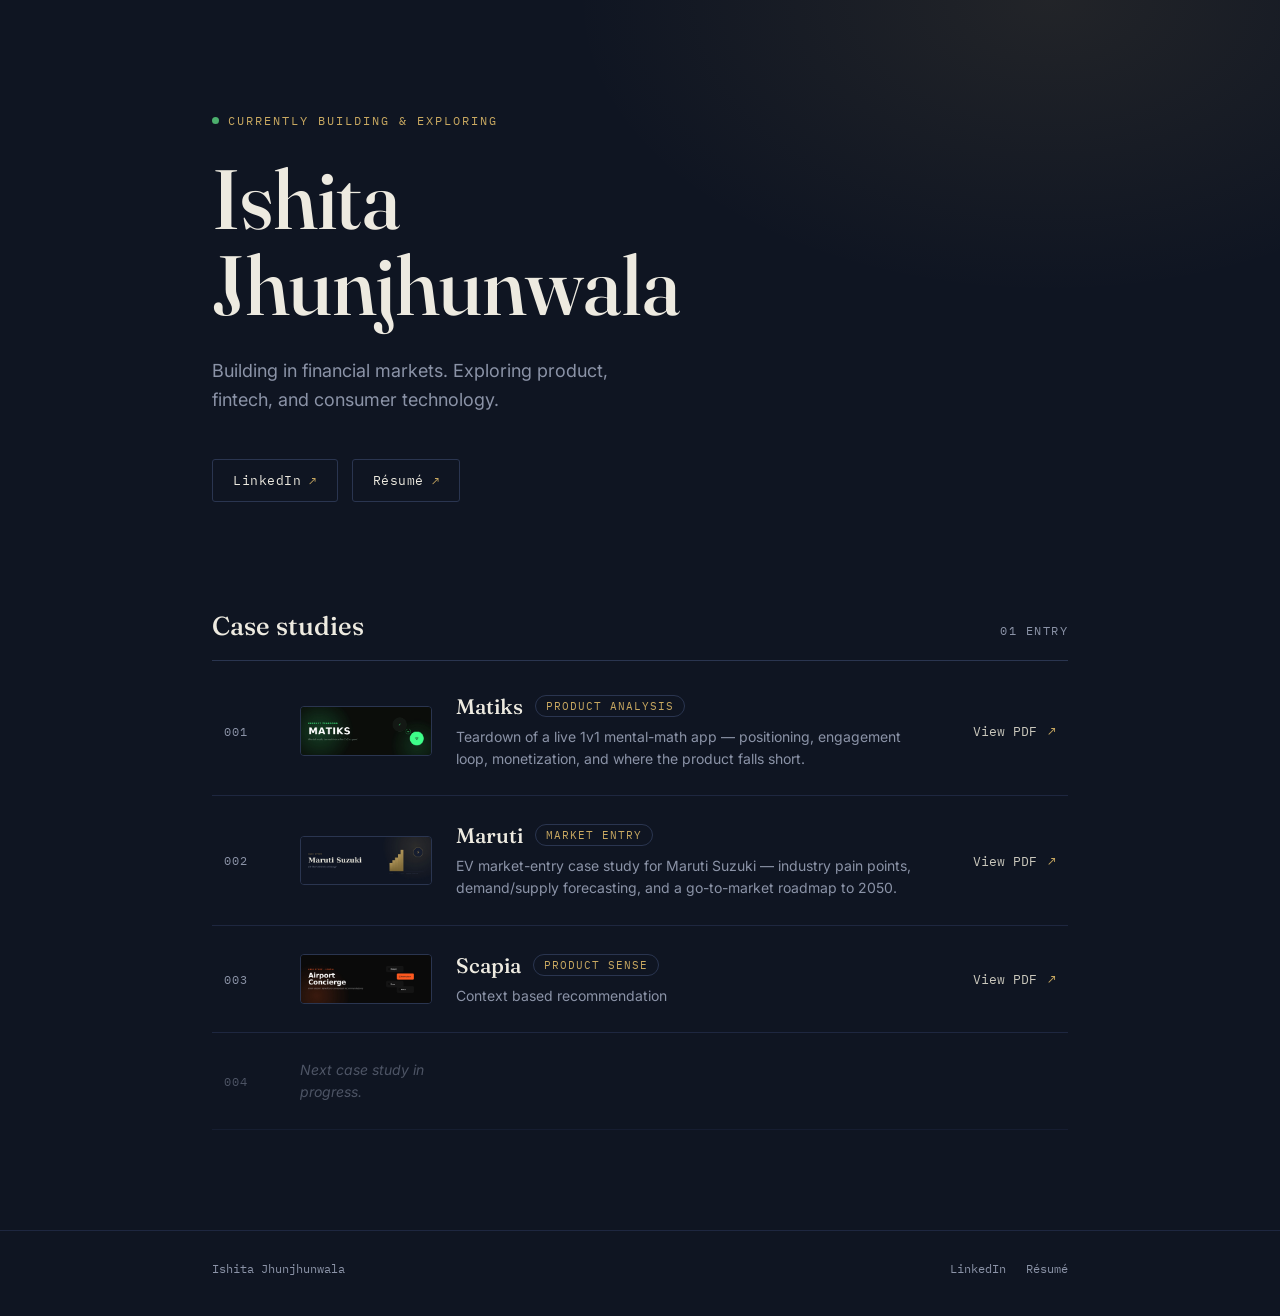
==== index.html @ a865db1e "Add Maruti and Scapia case study entries" ====
<!DOCTYPE html>
<html lang="en">
<head>
<meta charset="UTF-8">
<meta name="viewport" content="width=device-width, initial-scale=1.0">
<title>Ishita Jhunjhunwala — Product</title>
<meta name="description" content="Product portfolio of Ishita Jhunjhunwala — building in financial markets, exploring fintech and consumer technology.">
<link rel="preconnect" href="https://fonts.googleapis.com">
<link rel="preconnect" href="https://fonts.gstatic.com" crossorigin>
<link href="https://fonts.googleapis.com/css2?family=Fraunces:ital,opsz,wght@0,9..144,400;0,9..144,500;0,9..144,600;1,9..144,500&family=Inter:wght@400;500;600&family=IBM+Plex+Mono:wght@400;500&display=swap" rel="stylesheet">
<link rel="stylesheet" href="styles.css">
</head>
<body>

  <!-- Ticker -->
  <!--
  <div class="ticker" aria-hidden="true">
    <div class="ticker__track">
      <span>PRODUCT</span><span class="dot">•</span>
      <span>FINTECH</span><span class="dot">•</span>
      <span>CONSUMER TECH</span><span class="dot">•</span>
      <span>FINANCIAL MARKETS</span><span class="dot">•</span>
      <span>PRODUCT</span><span class="dot">•</span>
      <span>FINTECH</span><span class="dot">•</span>
      <span>CONSUMER TECH</span><span class="dot">•</span>
      <span>FINANCIAL MARKETS</span><span class="dot">•</span>
      <span>PRODUCT</span><span class="dot">•</span>
      <span>FINTECH</span><span class="dot">•</span>
      <span>CONSUMER TECH</span><span class="dot">•</span>
      <span>FINANCIAL MARKETS</span><span class="dot">•</span>
    </div>
  </div>
  -->

  <header class="hero">
    <div class="wrap">
      <p class="eyebrow"><span class="pulse"></span>Currently building &amp; exploring</p>
      <h1 class="name">Ishita<br>Jhunjhunwala</h1>
      <p class="tagline">Building in financial markets. Exploring product,<br class="br-desktop"> fintech, and consumer technology.</p>
      <nav class="links">
        <a href="https://www.linkedin.com/in/ishita-jhunjhunwala-73a1161a4/" target="_blank" rel="noopener">
          <span>LinkedIn</span><i>↗</i>
        </a>
        <a href="https://drive.google.com/file/d/1nf1KyVXXfXyRIoXclN_FPf0RUd1C0feR/view?usp=drive_link" target="_blank" rel="noopener">
          <span>Résumé</span><i>↗</i>
        </a>
      </nav>
    </div>
  </header>

  <main>
    <section class="ledger">
      <div class="wrap">
        <div class="ledger__head">
          <h2>Case studies</h2>
          <span class="count">01 entry</span>
        </div>

        <a class="row" href="assets/matiks-teardown.pdf" target="_blank" rel="noopener">
          <span class="row__no">001</span>
          <span class="row__thumb">
            <img src="assets/matiks-thumb.jpg" alt="Matiks product teardown cover" loading="lazy">
          </span>
          <span class="row__body">
            <span class="row__top">
              <span class="row__title">Matiks</span>
              <span class="row__tag">Product Analysis</span>
            </span>
            <span class="row__desc">Teardown of a live 1v1 mental-math app — positioning, engagement loop, monetization, and where the product falls short.</span>
          </span>
          <span class="row__cta">View PDF <i>↗</i></span>
        </a>
        
        <a class="row" href="assets/Maruti_EV_CaseStudy.pdf" target="_blank" rel="noopener">
          <span class="row__no">002</span>
          <span class="row__thumb">
            <img src="assets/Maruti_Thumbnail.jpg" alt="Maruti case study cover" loading="lazy">
          </span>
          <span class="row__body">
            <span class="row__top">
              <span class="row__title">Maruti</span>
              <span class="row__tag">Market Entry</span>
            </span>
            <span class="row__desc">EV market-entry case study for Maruti Suzuki — industry pain points, demand/supply forecasting, and a go-to-market roadmap to 2050.</span>
          </span>
          <span class="row__cta">View PDF <i>↗</i></span>
        </a>

        
        <a class="row" href="assets/Maruti_EV_CaseStudy.pdf" target="_blank" rel="noopener">
          <span class="row__no">003</span>
          <span class="row__thumb">
            <img src="assets/Scapia_Thumbnail.jpg" alt="Scapia case study cover" loading="lazy">
          </span>
          <span class="row__body">
            <span class="row__top">
              <span class="row__title">Scapia</span>
              <span class="row__tag">Product Sense</span>
            </span>
            <span class="row__desc">Context based recommendation</span>
          </span>
          <span class="row__cta">View PDF <i>↗</i></span>
        </a>

        <div class="row row--empty">
          <span class="row__no">004</span>
          <span class="row__body row__body--empty">
            <span class="row__desc">Next case study in progress.</span>
          </span>
        </div>
      </div>
    </section>
  </main>

  <footer class="site-foot">
    <div class="wrap">
      <span>Ishita Jhunjhunwala</span>
      <span class="site-foot__links">
        <a href="https://www.linkedin.com/in/ishita-jhunjhunwala-73a1161a4/" target="_blank" rel="noopener">LinkedIn</a>
        <a href="https://drive.google.com/file/d/1nf1KyVXXfXyRIoXclN_FPf0RUd1C0feR/view?usp=drive_link" target="_blank" rel="noopener">Résumé</a>
      </span>
    </div>
  </footer>

</body>
</html>
---- styles.css ----
/* ============================================================
   Tokens
   ============================================================ */
:root {
  --ink: #0F1522;
  --ink-2: #141B2B;
  --panel: #161E30;
  --line: #2A3550;
  --line-soft: #1E2740;
  --parchment: #EDEAE0;
  --parchment-dim: #C9C7BC;
  --slate: #8B93A7;
  --gold: #C9A961;
  --gold-bright: #E0C283;
  --green: #4CAF6D;

  --serif: 'Fraunces', Georgia, serif;
  --sans: 'Inter', -apple-system, BlinkMacSystemFont, sans-serif;
  --mono: 'IBM Plex Mono', 'SF Mono', monospace;
}

* { margin: 0; padding: 0; box-sizing: border-box; }

html { scroll-behavior: smooth; }

body {
  background: var(--ink);
  color: var(--parchment);
  font-family: var(--sans);
  -webkit-font-smoothing: antialiased;
  overflow-x: hidden;
}

.wrap {
  max-width: 920px;
  margin: 0 auto;
  padding: 0 32px;
}

a { color: inherit; text-decoration: none; }

:focus-visible {
  outline: 2px solid var(--gold);
  outline-offset: 3px;
}

@media (prefers-reduced-motion: reduce) {
  * { animation-duration: 0.01ms !important; animation-iteration-count: 1 !important; }
  html { scroll-behavior: auto; }
}

/* ============================================================
   Ticker
   ============================================================ */
.ticker {
  border-bottom: 1px solid var(--line-soft);
  background: var(--ink-2);
  overflow: hidden;
  white-space: nowrap;
  padding: 10px 0;
}
.ticker__track {
  display: inline-block;
  font-family: var(--mono);
  font-size: 11.5px;
  letter-spacing: 2px;
  color: var(--slate);
  animation: scroll-left 32s linear infinite;
}
.ticker__track span { padding: 0 4px; }
.ticker__track .dot { color: var(--gold); opacity: 0.7; }

@keyframes scroll-left {
  from { transform: translateX(0); }
  to { transform: translateX(-50%); }
}

/* ============================================================
   Hero
   ============================================================ */
.hero {
  padding: 108px 0 96px;
  position: relative;
}
.hero::after {
  content: "";
  position: absolute;
  inset: 0;
  background:
    radial-gradient(680px 420px at 82% 0%, rgba(201,169,97,0.10), transparent 70%);
  pointer-events: none;
}

.eyebrow {
  display: inline-flex;
  align-items: center;
  gap: 9px;
  font-family: var(--mono);
  font-size: 12px;
  letter-spacing: 2px;
  text-transform: uppercase;
  color: var(--gold);
  margin-bottom: 28px;
}
.pulse {
  width: 7px; height: 7px;
  border-radius: 50%;
  background: var(--green);
  box-shadow: 0 0 0 0 rgba(76,175,109,0.6);
  animation: pulse 2.2s ease-out infinite;
}
@keyframes pulse {
  0%   { box-shadow: 0 0 0 0 rgba(76,175,109,0.55); }
  70%  { box-shadow: 0 0 0 8px rgba(76,175,109,0); }
  100% { box-shadow: 0 0 0 0 rgba(76,175,109,0); }
}

.name {
  font-family: var(--serif);
  font-weight: 500;
  font-size: clamp(48px, 8vw, 84px);
  line-height: 1.02;
  letter-spacing: -0.5px;
  color: var(--parchment);
  margin-bottom: 30px;
}

.tagline {
  font-size: 18px;
  line-height: 1.6;
  color: var(--slate);
  max-width: 480px;
  margin-bottom: 44px;
}

.links {
  display: flex;
  gap: 14px;
  flex-wrap: wrap;
}
.links a {
  display: inline-flex;
  align-items: center;
  gap: 8px;
  font-family: var(--mono);
  font-size: 13px;
  letter-spacing: 0.5px;
  padding: 12px 20px;
  border: 1px solid var(--line);
  border-radius: 3px;
  transition: border-color 0.2s ease, background 0.2s ease, transform 0.2s ease;
}
.links a:hover {
  border-color: var(--gold);
  background: rgba(201,169,97,0.06);
  transform: translateY(-1px);
}
.links a i { font-style: normal; color: var(--gold); font-size: 12px; }

/* ============================================================
   Ledger / Projects
   ============================================================ */
.ledger { padding: 12px 0 100px; }

.ledger__head {
  display: flex;
  align-items: baseline;
  justify-content: space-between;
  border-bottom: 1px solid var(--line);
  padding-bottom: 18px;
  margin-bottom: 6px;
}
.ledger__head h2 {
  font-family: var(--serif);
  font-weight: 500;
  font-size: 26px;
  color: var(--parchment);
}
.count {
  font-family: var(--mono);
  font-size: 11.5px;
  letter-spacing: 1.5px;
  color: var(--slate);
  text-transform: uppercase;
}

.row {
  display: grid;
  grid-template-columns: 52px 132px 1fr auto;
  align-items: center;
  gap: 24px;
  padding: 26px 12px;
  border-bottom: 1px solid var(--line-soft);
  transition: background 0.2s ease;
}
a.row:hover { background: rgba(201,169,97,0.045); }
a.row:hover .row__title { color: var(--gold-bright); }
a.row:hover .row__thumb img { transform: scale(1.04); }

.row__no {
  font-family: var(--mono);
  font-size: 12px;
  color: var(--slate);
  letter-spacing: 1px;
}

.row__thumb {
  width: 132px;
  aspect-ratio: 8 / 3;
  border-radius: 4px;
  overflow: hidden;
  border: 1px solid var(--line);
  background: #0A0D0A;
}
.row__thumb img {
  width: 100%; height: 100%;
  object-fit: cover;
  display: block;
  transition: transform 0.35s ease;
}

.row__body { display: flex; flex-direction: column; gap: 7px; min-width: 0; }
.row__top { display: flex; align-items: center; gap: 12px; flex-wrap: wrap; }
.row__title {
  font-family: var(--serif);
  font-size: 21px;
  font-weight: 500;
  color: var(--parchment);
  transition: color 0.2s ease;
}
.row__tag {
  font-family: var(--mono);
  font-size: 10.5px;
  letter-spacing: 1px;
  text-transform: uppercase;
  color: var(--gold);
  border: 1px solid var(--line);
  border-radius: 20px;
  padding: 3px 10px;
}
.row__desc {
  font-size: 14px;
  line-height: 1.55;
  color: var(--slate);
  max-width: 52ch;
}

.row__cta {
  font-family: var(--mono);
  font-size: 12.5px;
  color: var(--parchment-dim);
  white-space: nowrap;
}
.row__cta i { color: var(--gold); font-style: normal; margin-left: 3px; }

.row--empty { opacity: 0.5; cursor: default; }
.row--empty .row__desc { font-style: italic; }

/* ============================================================
   Footer
   ============================================================ */
.site-foot {
  border-top: 1px solid var(--line-soft);
  padding: 30px 0 40px;
}
.site-foot .wrap {
  display: flex;
  justify-content: space-between;
  align-items: center;
  flex-wrap: wrap;
  gap: 14px;
}
.site-foot { font-family: var(--mono); font-size: 12px; color: var(--slate); }
.site-foot__links { display: flex; gap: 20px; }
.site-foot__links a:hover { color: var(--gold); }

/* ============================================================
   Responsive
   ============================================================ */
@media (max-width: 720px) {
  .wrap { padding: 0 20px; }
  .hero { padding: 84px 0 64px; }
  .br-desktop { display: none; }

  .row {
    grid-template-columns: 1fr;
    gap: 14px;
    padding: 22px 8px;
  }
  .row__no { display: none; }
  .row__thumb { width: 100%; aspect-ratio: 16/6; }
  .row__cta { justify-self: start; }
}
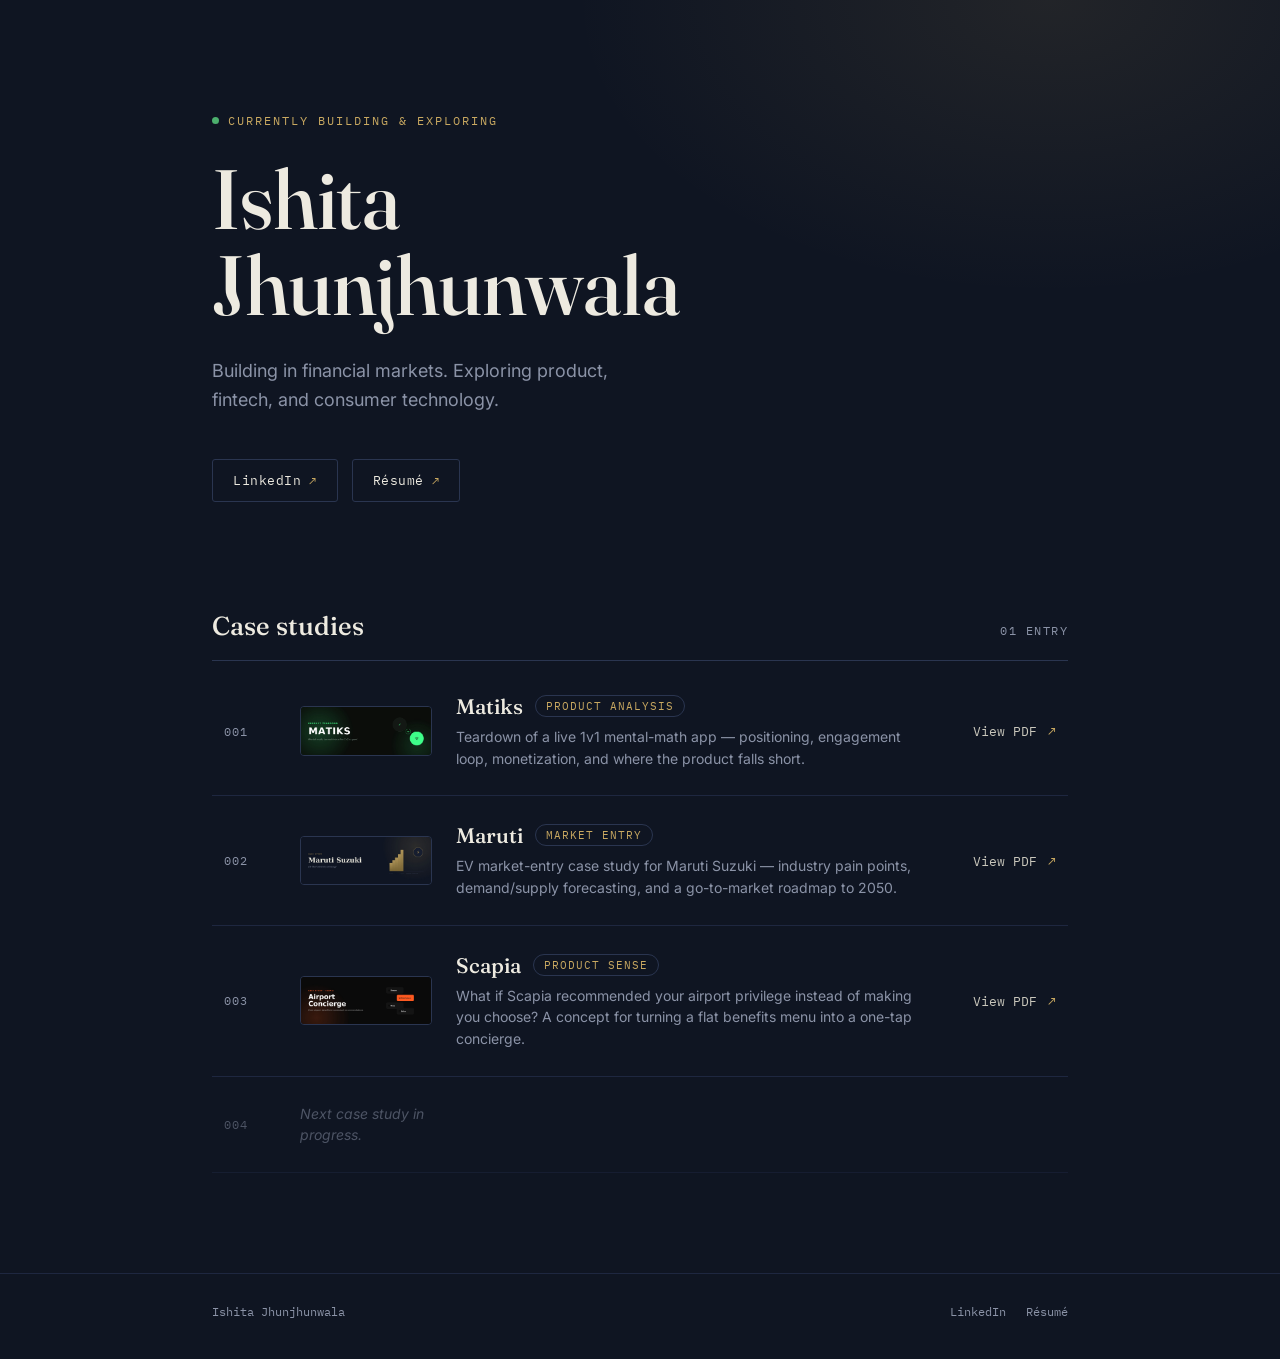
==== commit 759aa4d3: "Change Scapia case study link and update description Updated the case study link and description for" ====
--- a/index.html
+++ b/index.html
@@ -87,7 +87,7 @@
         </a>
 
         
-        <a class="row" href="assets/Maruti_EV_CaseStudy.pdf" target="_blank" rel="noopener">
+        <a class="row" href="assets/Scapia_Airport_Concierge.pdf" target="_blank" rel="noopener">
           <span class="row__no">003</span>
           <span class="row__thumb">
             <img src="assets/Scapia_Thumbnail.jpg" alt="Scapia case study cover" loading="lazy">
@@ -97,7 +97,7 @@
               <span class="row__title">Scapia</span>
               <span class="row__tag">Product Sense</span>
             </span>
-            <span class="row__desc">Context based recommendation</span>
+            <span class="row__desc">What if Scapia recommended your airport privilege instead of making you choose? A concept for turning a flat benefits menu into a one-tap concierge.</span>
           </span>
           <span class="row__cta">View PDF <i>↗</i></span>
         </a>
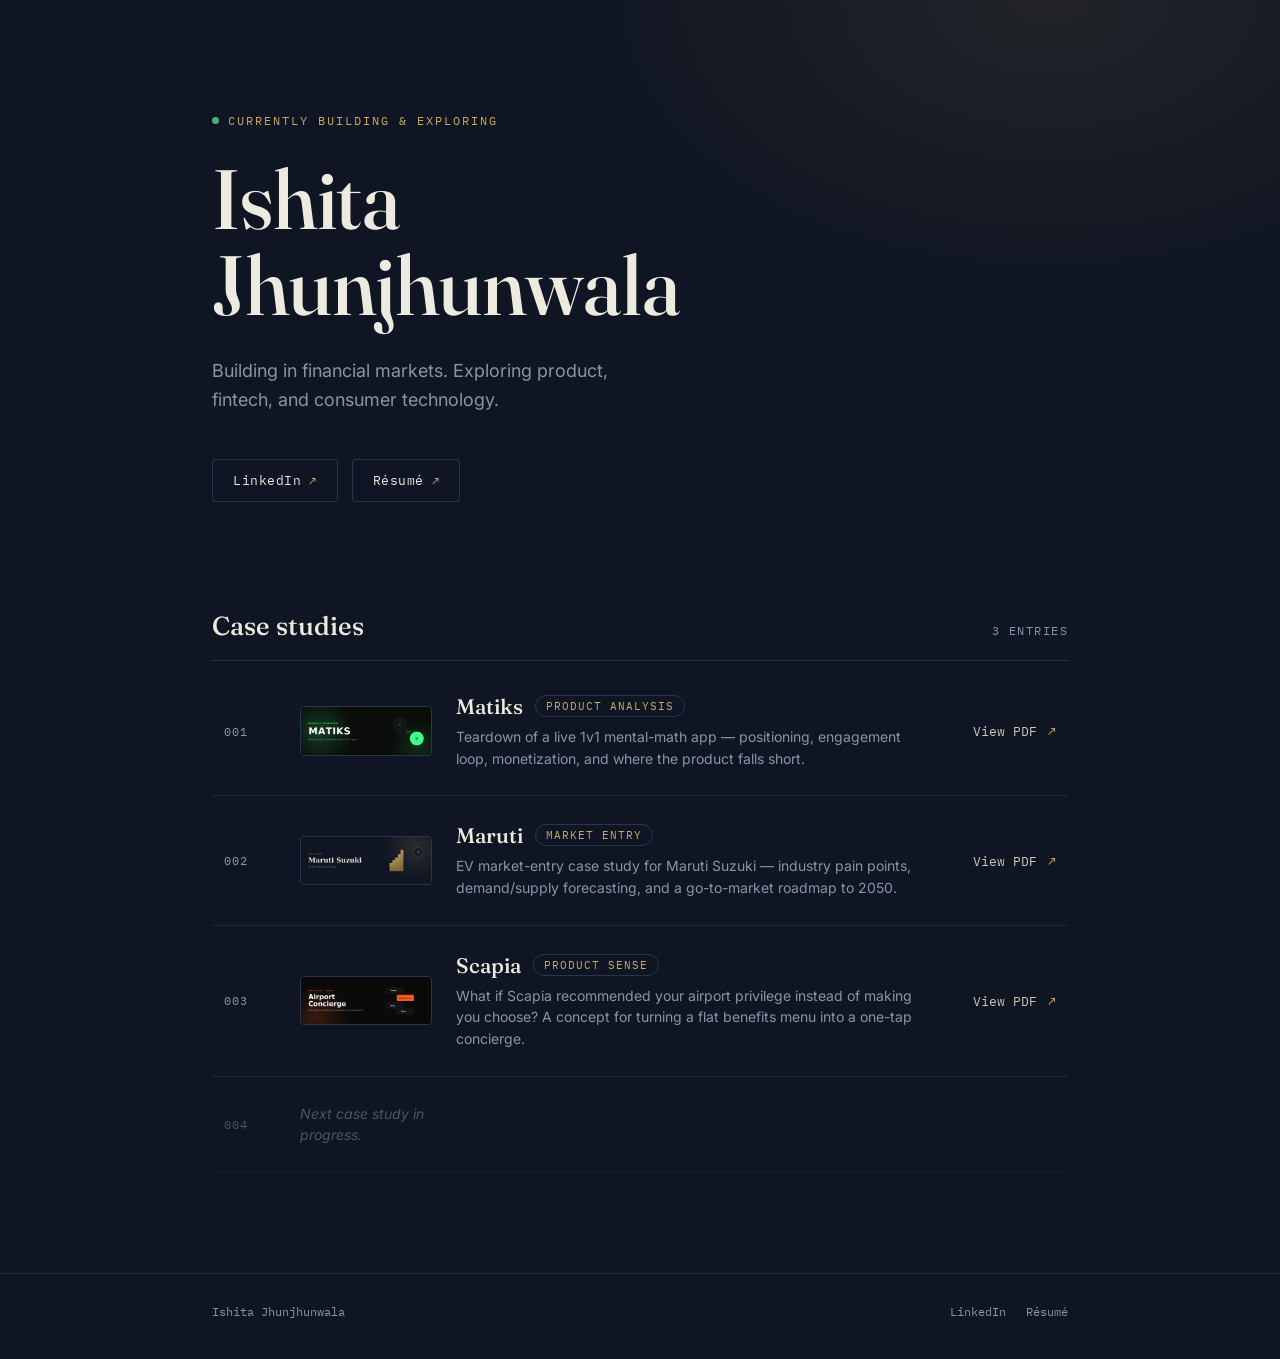
==== commit 34d298f1: "Update entry count in case studies section" ====
--- a/index.html
+++ b/index.html
@@ -53,7 +53,7 @@
       <div class="wrap">
         <div class="ledger__head">
           <h2>Case studies</h2>
-          <span class="count">01 entry</span>
+          <span class="count">3 entries</span>
         </div>
 
         <a class="row" href="assets/matiks-teardown.pdf" target="_blank" rel="noopener">
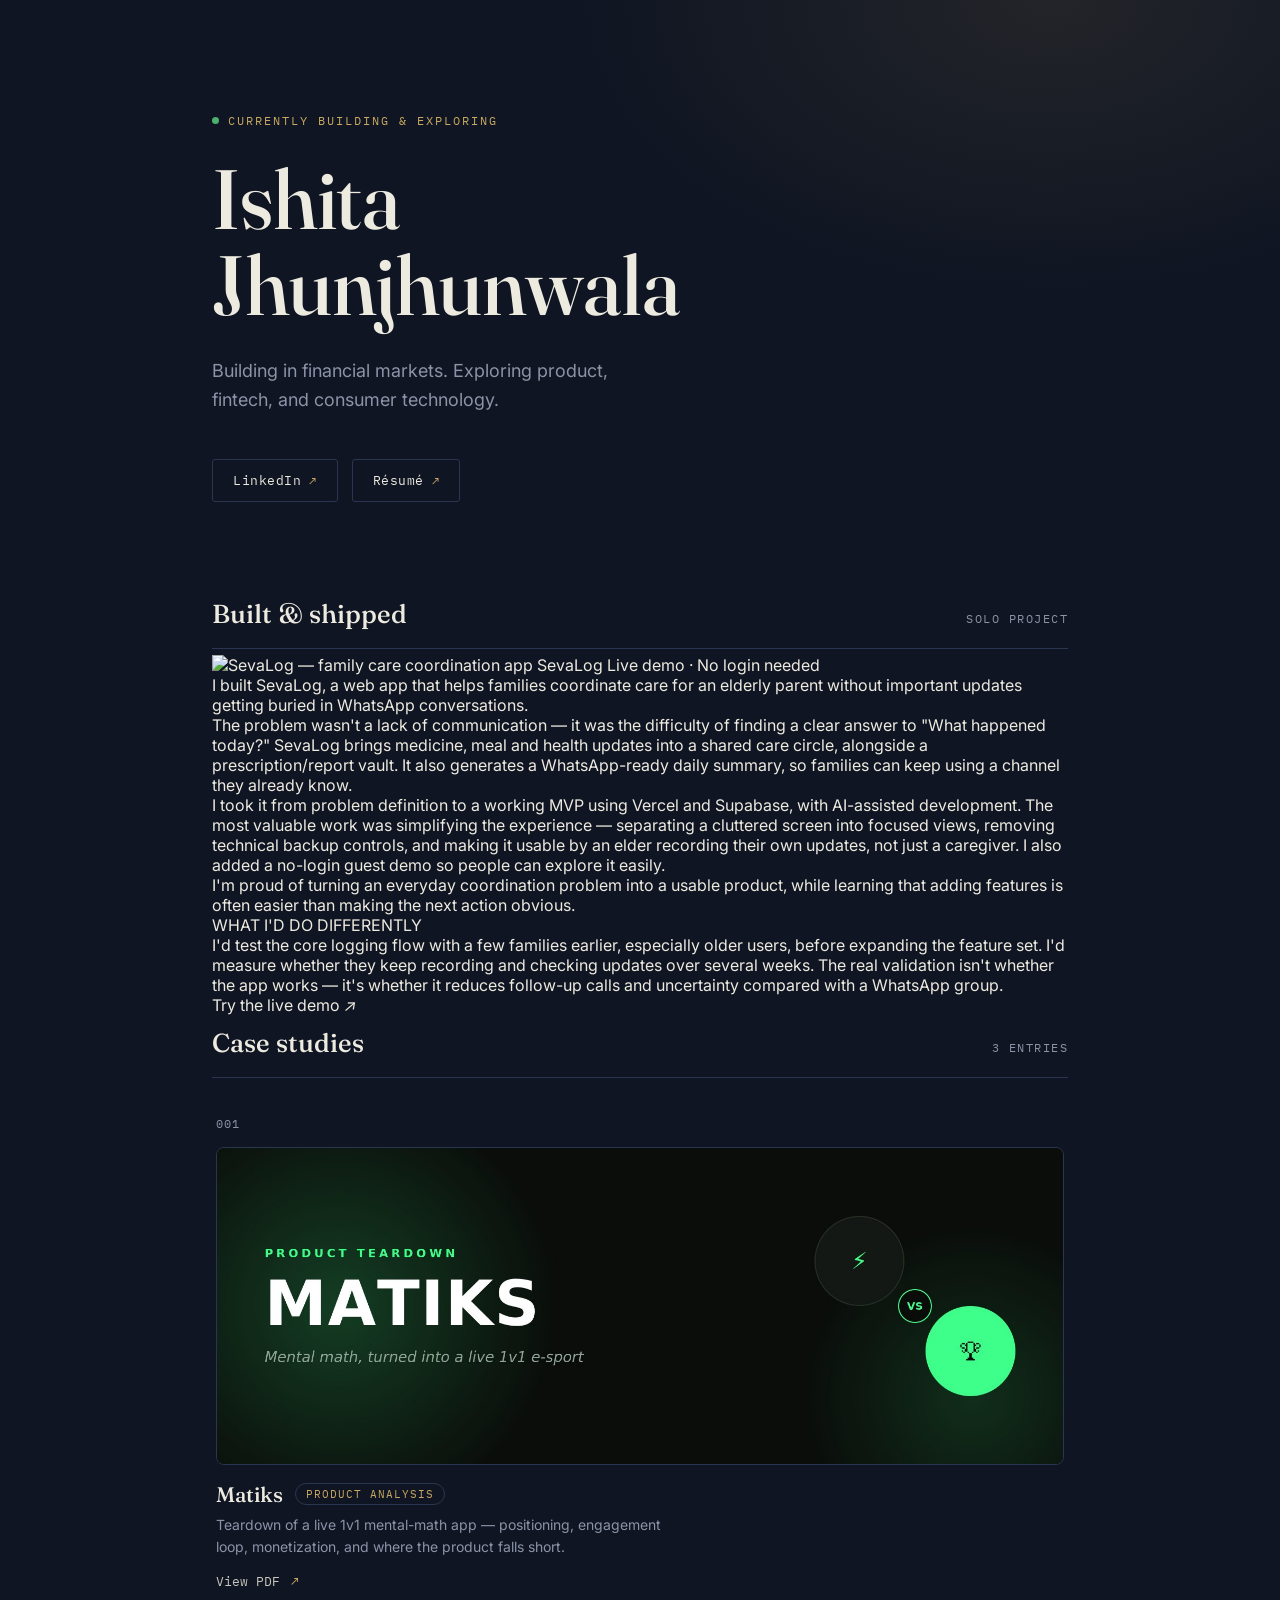
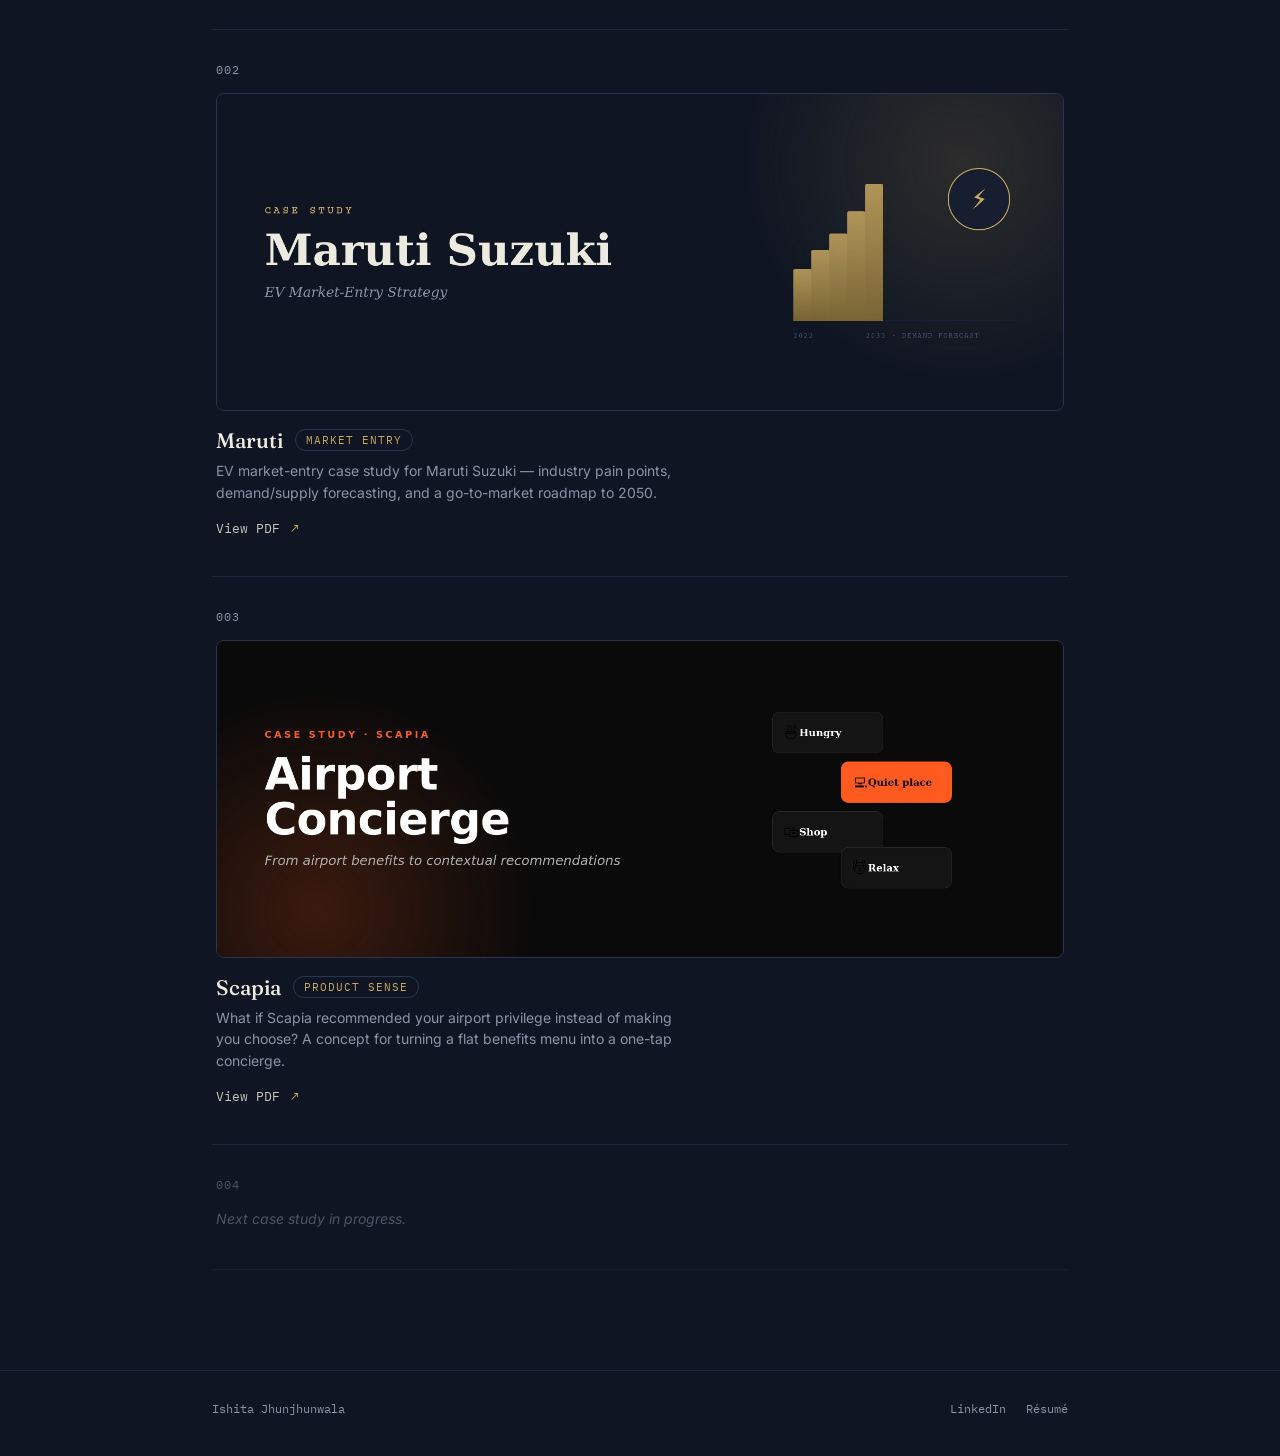
==== commit 232c5de7: "Add featured section for SevaLog project Added a featured section for the SevaLog project with detai" ====
--- a/index.html
+++ b/index.html
@@ -49,6 +49,38 @@
   </header>
 
   <main>
+        <section class="featured">
+      <div class="wrap">
+        <div class="ledger__head">
+          <h2>Built &amp; shipped</h2>
+          <span class="count">solo project</span>
+        </div>
+
+        <a class="featured__card" href="https://sevalog.vercel.app" target="_blank" rel="noopener">
+          <span class="featured__thumb">
+            <img src="assets/sevalog-thumb.jpg" alt="SevaLog — family care coordination app" loading="lazy">
+          </span>
+          <span class="featured__top">
+            <span class="featured__title">SevaLog</span>
+            <span class="featured__tag">Live demo · No login needed</span>
+          </span>
+        </a>
+
+        <div class="featured__write-up">
+          <p>I built SevaLog, a web app that helps families coordinate care for an elderly parent without important updates getting buried in WhatsApp conversations.</p>
+          <p>The problem wasn't a lack of communication — it was the difficulty of finding a clear answer to "What happened today?" SevaLog brings medicine, meal and health updates into a shared care circle, alongside a prescription/report vault. It also generates a WhatsApp-ready daily summary, so families can keep using a channel they already know.</p>
+          <p>I took it from problem definition to a working MVP using Vercel and Supabase, with AI-assisted development. The most valuable work was simplifying the experience — separating a cluttered screen into focused views, removing technical backup controls, and making it usable by an elder recording their own updates, not just a caregiver. I also added a no-login guest demo so people can explore it easily.</p>
+          <p>I'm proud of turning an everyday coordination problem into a usable product, while learning that adding features is often easier than making the next action obvious.</p>
+        </div>
+
+        <div class="featured__reflect">
+          <span class="featured__reflect-label">WHAT I'D DO DIFFERENTLY</span>
+          <p>I'd test the core logging flow with a few families earlier, especially older users, before expanding the feature set. I'd measure whether they keep recording and checking updates over several weeks. The real validation isn't whether the app works — it's whether it reduces follow-up calls and uncertainty compared with a WhatsApp group.</p>
+        </div>
+
+        <a class="featured__cta" href="https://sevalog.vercel.app" target="_blank" rel="noopener">Try the live demo <i>↗</i></a>
+      </div>
+    </section>
     <section class="ledger">
       <div class="wrap">
         <div class="ledger__head">
--- a/styles.css
+++ b/styles.css
@@ -183,8 +183,15 @@
   color: var(--slate);
   text-transform: uppercase;
 }
-
 .row {
+  display: flex;
+  flex-direction: column;
+  gap: 16px;
+  padding: 32px 4px 40px;
+  border-bottom: 1px solid var(--line-soft);
+  transition: background 0.2s ease;
+}
+/* .row {
   display: grid;
   grid-template-columns: 52px 132px 1fr auto;
   align-items: center;
@@ -192,7 +199,7 @@
   padding: 26px 12px;
   border-bottom: 1px solid var(--line-soft);
   transition: background 0.2s ease;
-}
+} */
 a.row:hover { background: rgba(201,169,97,0.045); }
 a.row:hover .row__title { color: var(--gold-bright); }
 a.row:hover .row__thumb img { transform: scale(1.04); }
@@ -204,10 +211,18 @@
   letter-spacing: 1px;
 }
 
-.row__thumb {
+/* .row__thumb {
   width: 132px;
   aspect-ratio: 8 / 3;
   border-radius: 4px;
+  overflow: hidden;
+  border: 1px solid var(--line);
+  background: #0A0D0A;
+} */
+.row__thumb {
+  width: 100%;
+  aspect-ratio: 8 / 3;
+  border-radius: 8px;
   overflow: hidden;
   border: 1px solid var(--line);
   background: #0A0D0A;
@@ -250,6 +265,7 @@
   font-size: 12.5px;
   color: var(--parchment-dim);
   white-space: nowrap;
+  align-self: flex-start;
 }
 .row__cta i { color: var(--gold); font-style: normal; margin-left: 3px; }
 
@@ -282,12 +298,14 @@
   .hero { padding: 84px 0 64px; }
   .br-desktop { display: none; }
 
-  .row {
+  .row { padding: 22px 8px 30px; }
+  .row__no { display: none; }
+  /* .row {
     grid-template-columns: 1fr;
     gap: 14px;
     padding: 22px 8px;
   }
   .row__no { display: none; }
   .row__thumb { width: 100%; aspect-ratio: 16/6; }
-  .row__cta { justify-self: start; }
-}
+  .row__cta { justify-self: start; } */
+}
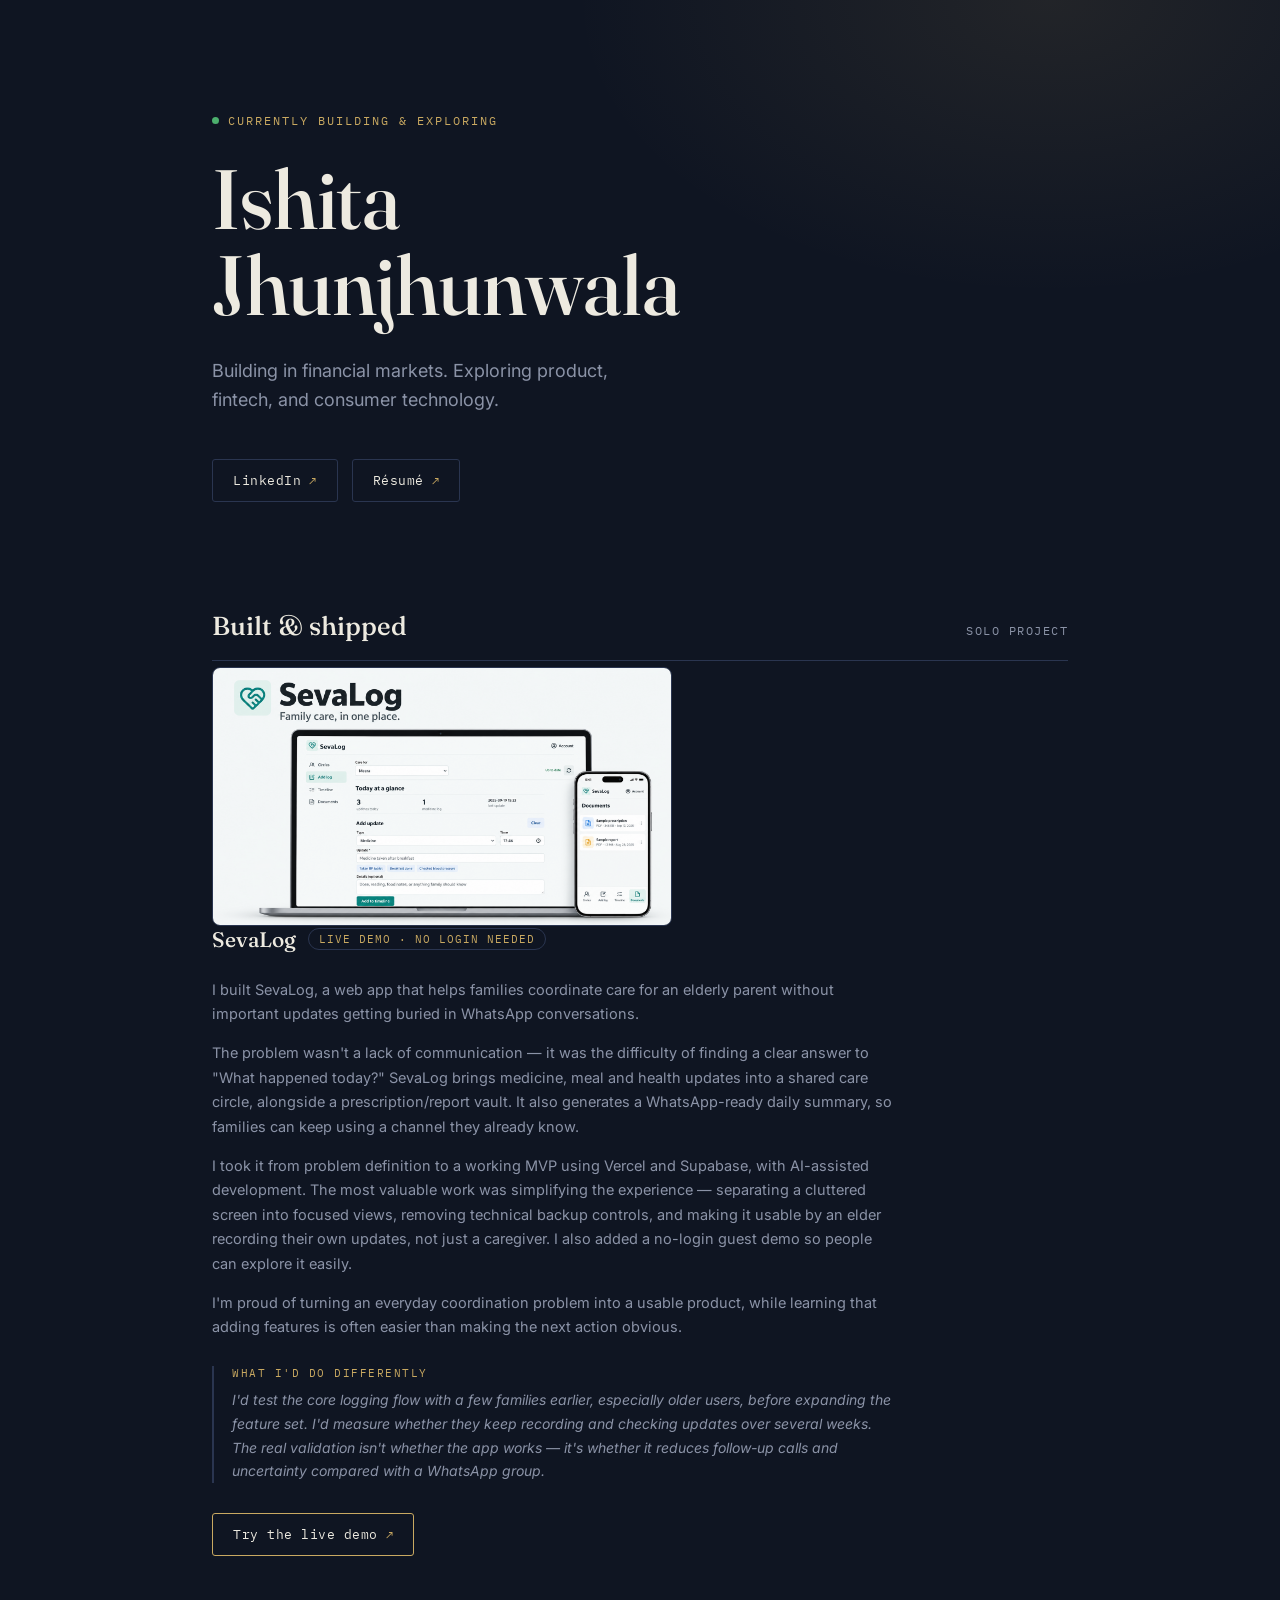
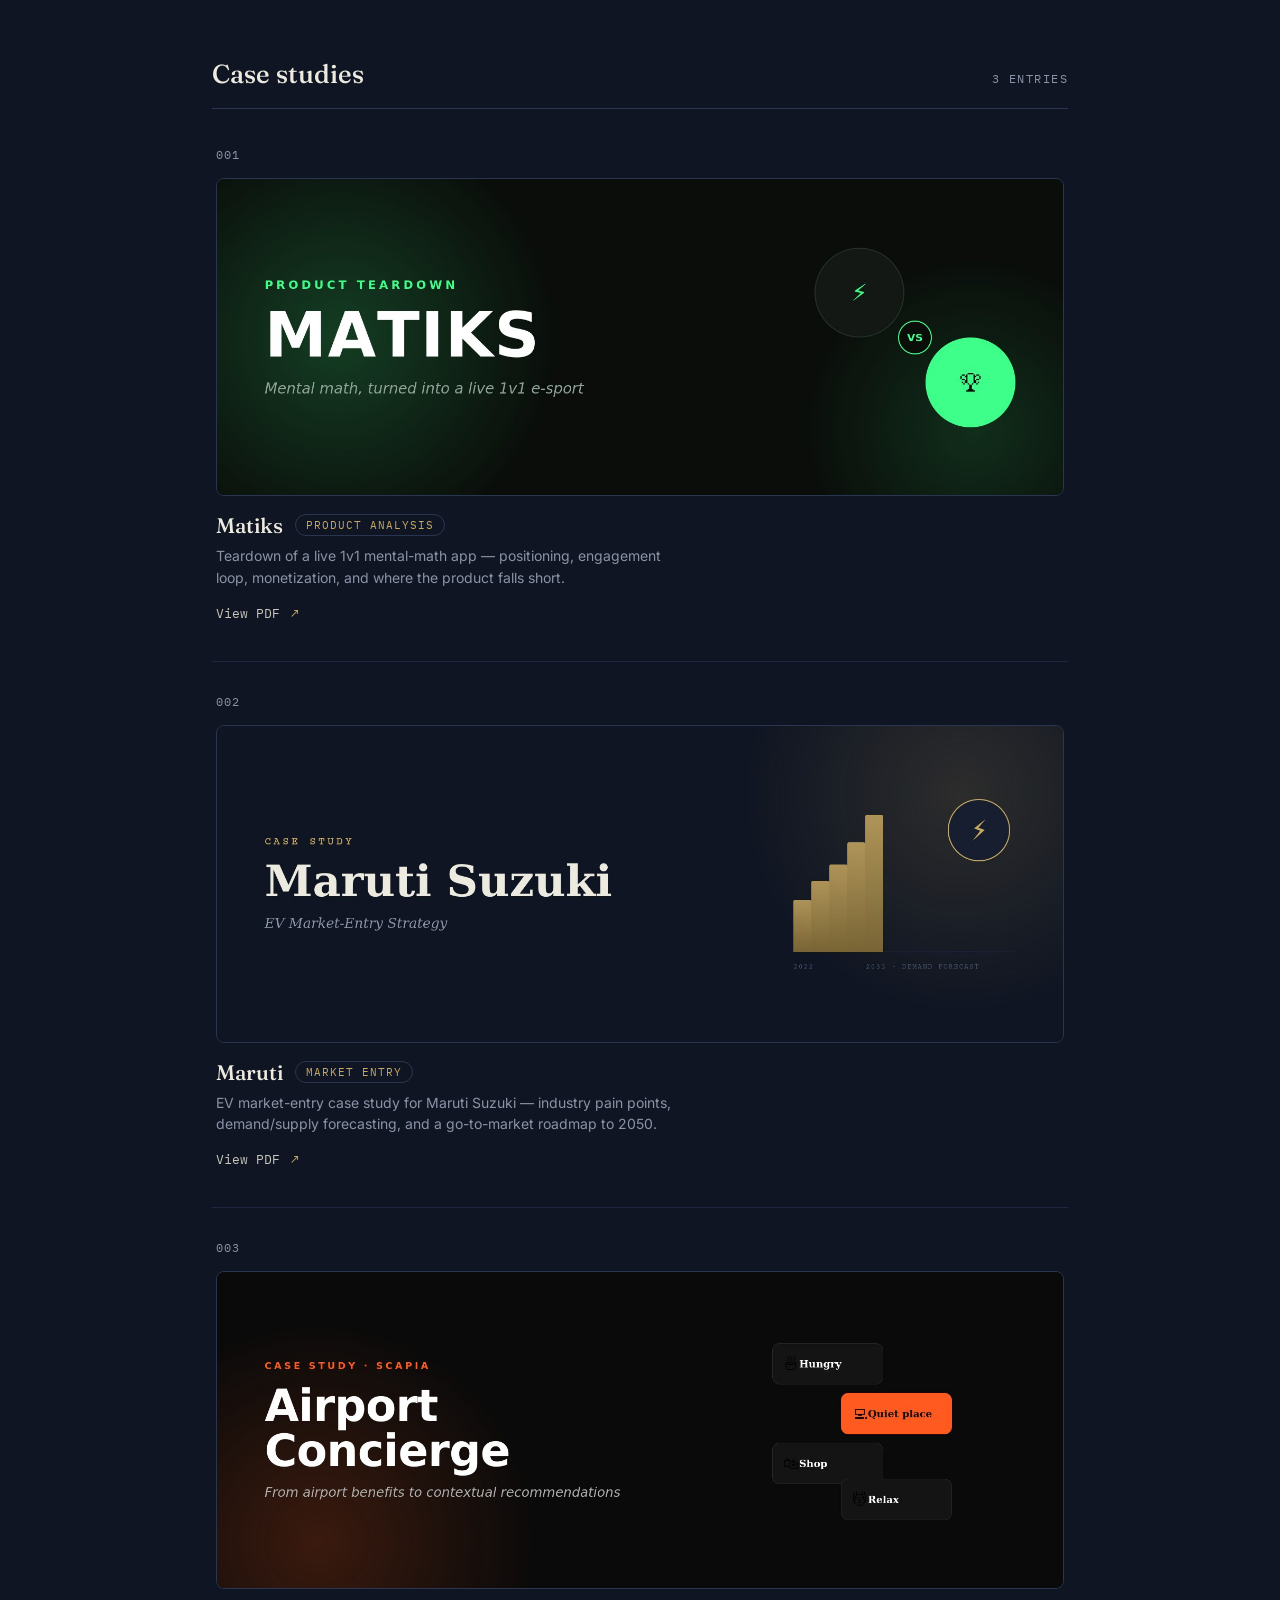
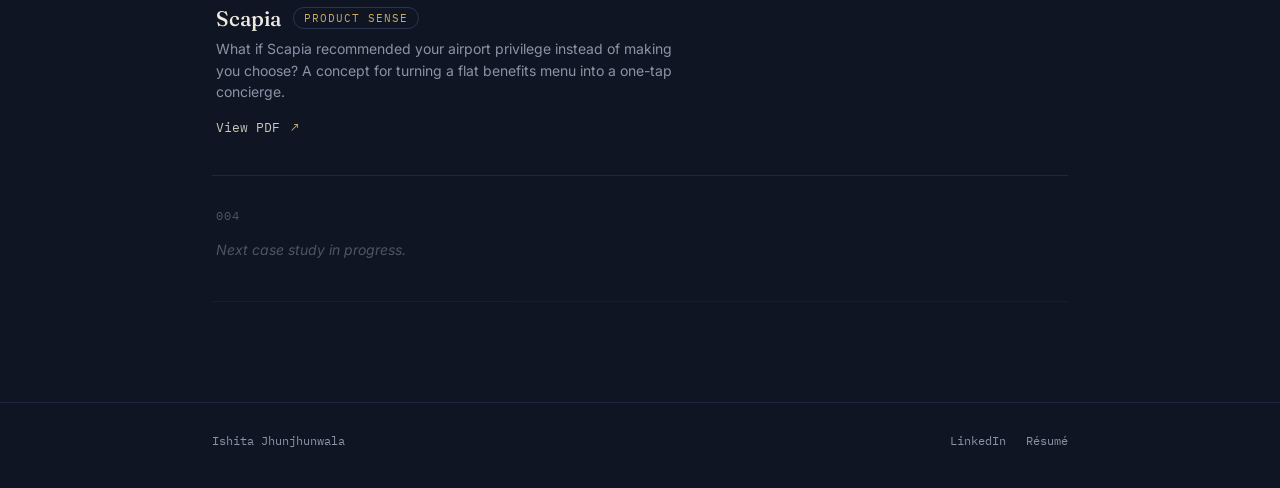
==== commit 39bb606e: "Update image source for SevaLog thumbnail" ====
--- a/index.html
+++ b/index.html
@@ -58,7 +58,7 @@
 
         <a class="featured__card" href="https://sevalog.vercel.app" target="_blank" rel="noopener">
           <span class="featured__thumb">
-            <img src="assets/sevalog-thumb.jpg" alt="SevaLog — family care coordination app" loading="lazy">
+            <img src="assets/sevalog-thumb.png" alt="SevaLog — family care coordination app" loading="lazy">
           </span>
           <span class="featured__top">
             <span class="featured__title">SevaLog</span>
--- a/styles.css
+++ b/styles.css
@@ -309,3 +309,105 @@
   .row__thumb { width: 100%; aspect-ratio: 16/6; }
   .row__cta { justify-self: start; } */
 }
+
+/* ============================================================
+   Featured build — SevaLog
+   ============================================================ */
+.featured { padding: 12px 0 90px; }
+
+.featured__card {
+  display: block;
+  margin-bottom: 26px;
+}
+.featured__thumb {
+  display: block;
+  width: 100%;
+  aspect-ratio: 16 / 9;
+  border-radius: 8px;
+  overflow: hidden;
+  border: 1px solid var(--line);
+  background: #0A0D12;
+  transition: border-color 0.2s ease;
+}
+.featured__thumb img {
+  width: 100%; height: 100%;
+  object-fit: cover; display: block;
+}
+@media (min-width: 721px) {
+  .featured__thumb { max-width: 460px; }
+}
+.featured__card:hover .featured__thumb { border-color: var(--gold); }
+
+.featured__top {
+  display: flex;
+  align-items: center;
+  gap: 12px;
+  flex-wrap: wrap;
+}
+.featured__title {
+  font-family: var(--serif);
+  font-size: 21px;
+  font-weight: 500;
+  color: var(--parchment);
+}
+.featured__card:hover .featured__title { color: var(--gold-bright); }
+.featured__tag {
+  font-family: var(--mono);
+  font-size: 10.5px;
+  letter-spacing: 1px;
+  text-transform: uppercase;
+  color: var(--gold);
+  border: 1px solid var(--line);
+  border-radius: 20px;
+  padding: 3px 10px;
+}
+
+.featured__write-up {
+  max-width: 68ch;
+  margin-top: 22px;
+}
+.featured__write-up p {
+  font-size: 14.5px;
+  line-height: 1.7;
+  color: var(--slate);
+  margin-bottom: 14px;
+}
+.featured__write-up p:last-child { margin-bottom: 0; }
+
+.featured__reflect {
+  max-width: 68ch;
+  margin-top: 26px;
+  padding-left: 18px;
+  border-left: 2px solid var(--line);
+}
+.featured__reflect-label {
+  display: block;
+  font-family: var(--mono);
+  font-size: 10.5px;
+  letter-spacing: 1.5px;
+  color: var(--gold);
+  margin-bottom: 8px;
+}
+.featured__reflect p {
+  font-size: 14px;
+  line-height: 1.7;
+  color: var(--slate);
+  font-style: italic;
+}
+
+.featured__cta {
+  display: inline-flex;
+  align-items: center;
+  gap: 8px;
+  margin-top: 30px;
+  font-family: var(--mono);
+  font-size: 13px;
+  letter-spacing: 0.5px;
+  padding: 12px 20px;
+  border: 1px solid var(--gold);
+  border-radius: 3px;
+  color: var(--parchment);
+  transition: background 0.2s ease, transform 0.2s ease;
+}
+.featured__cta:hover { background: rgba(201,169,97,0.08); transform: translateY(-1px); }
+.featured__cta i { font-style: normal; color: var(--gold); font-size: 12px; }
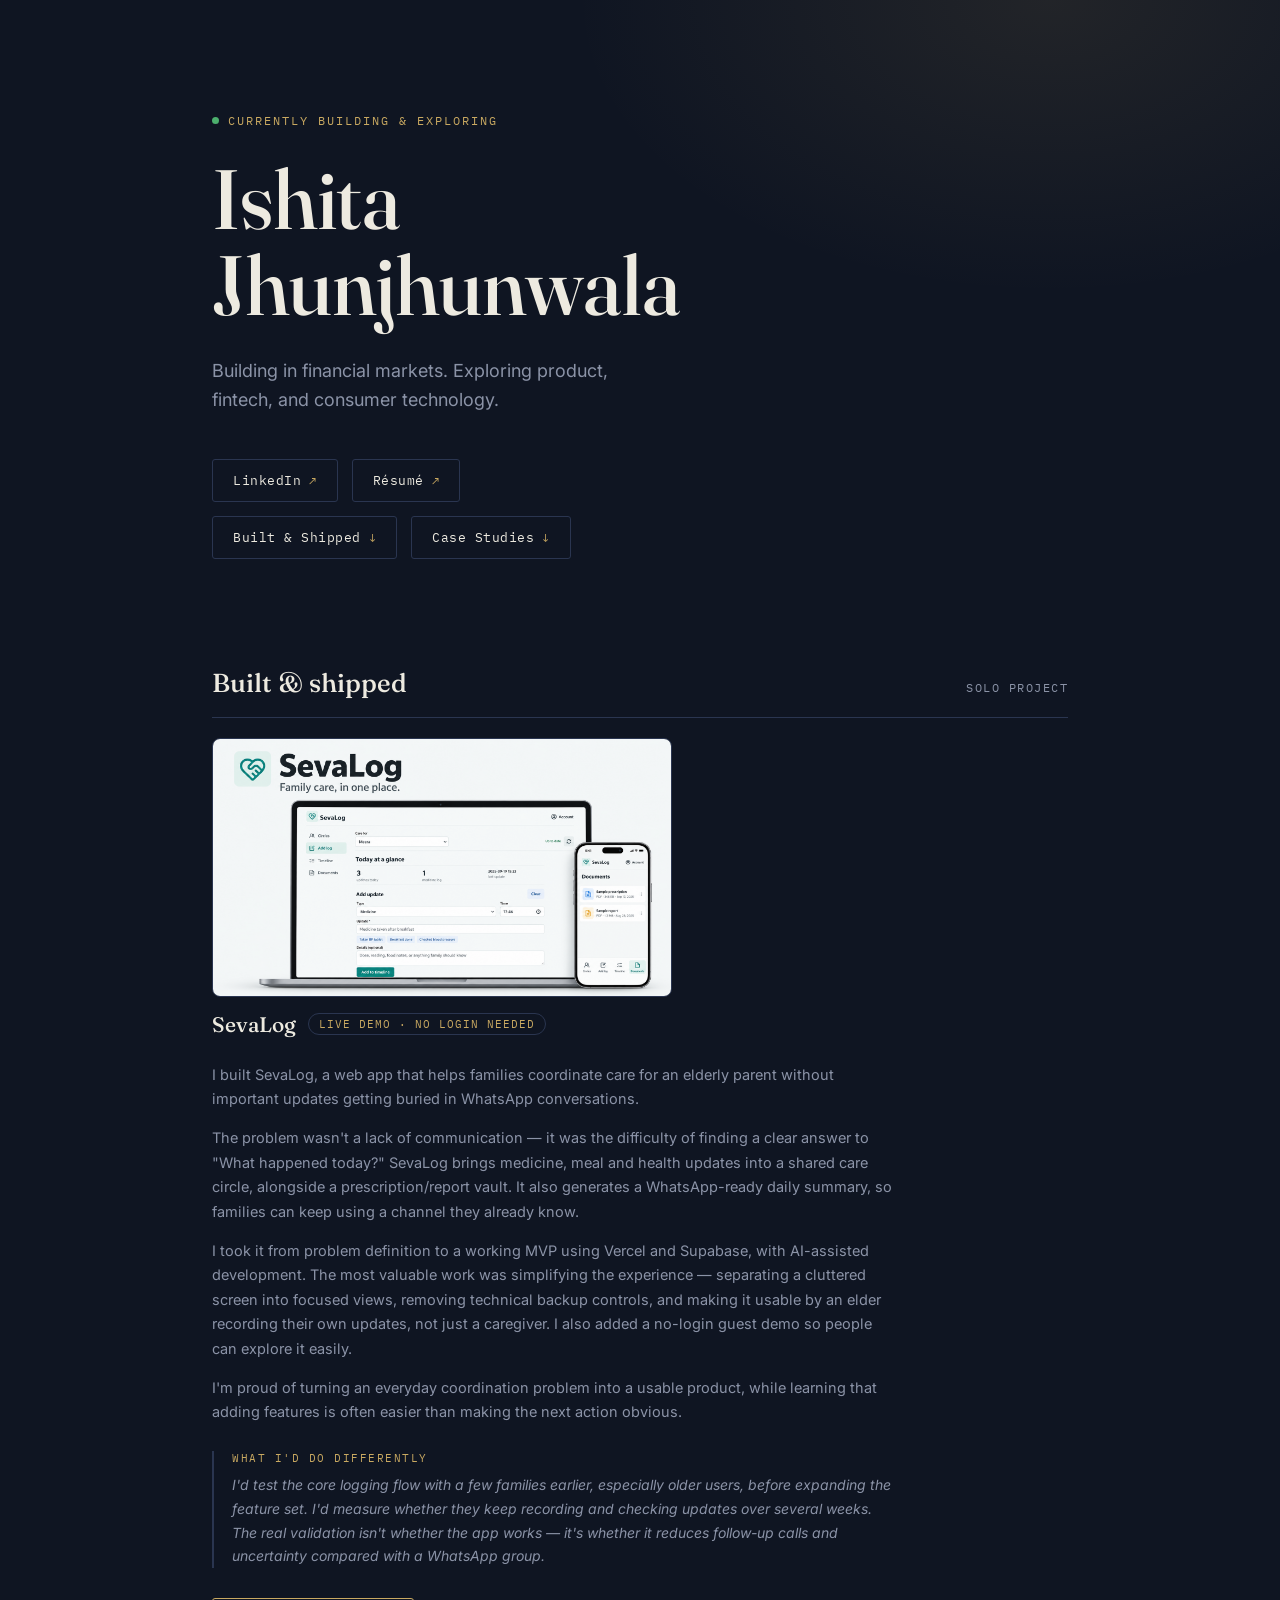
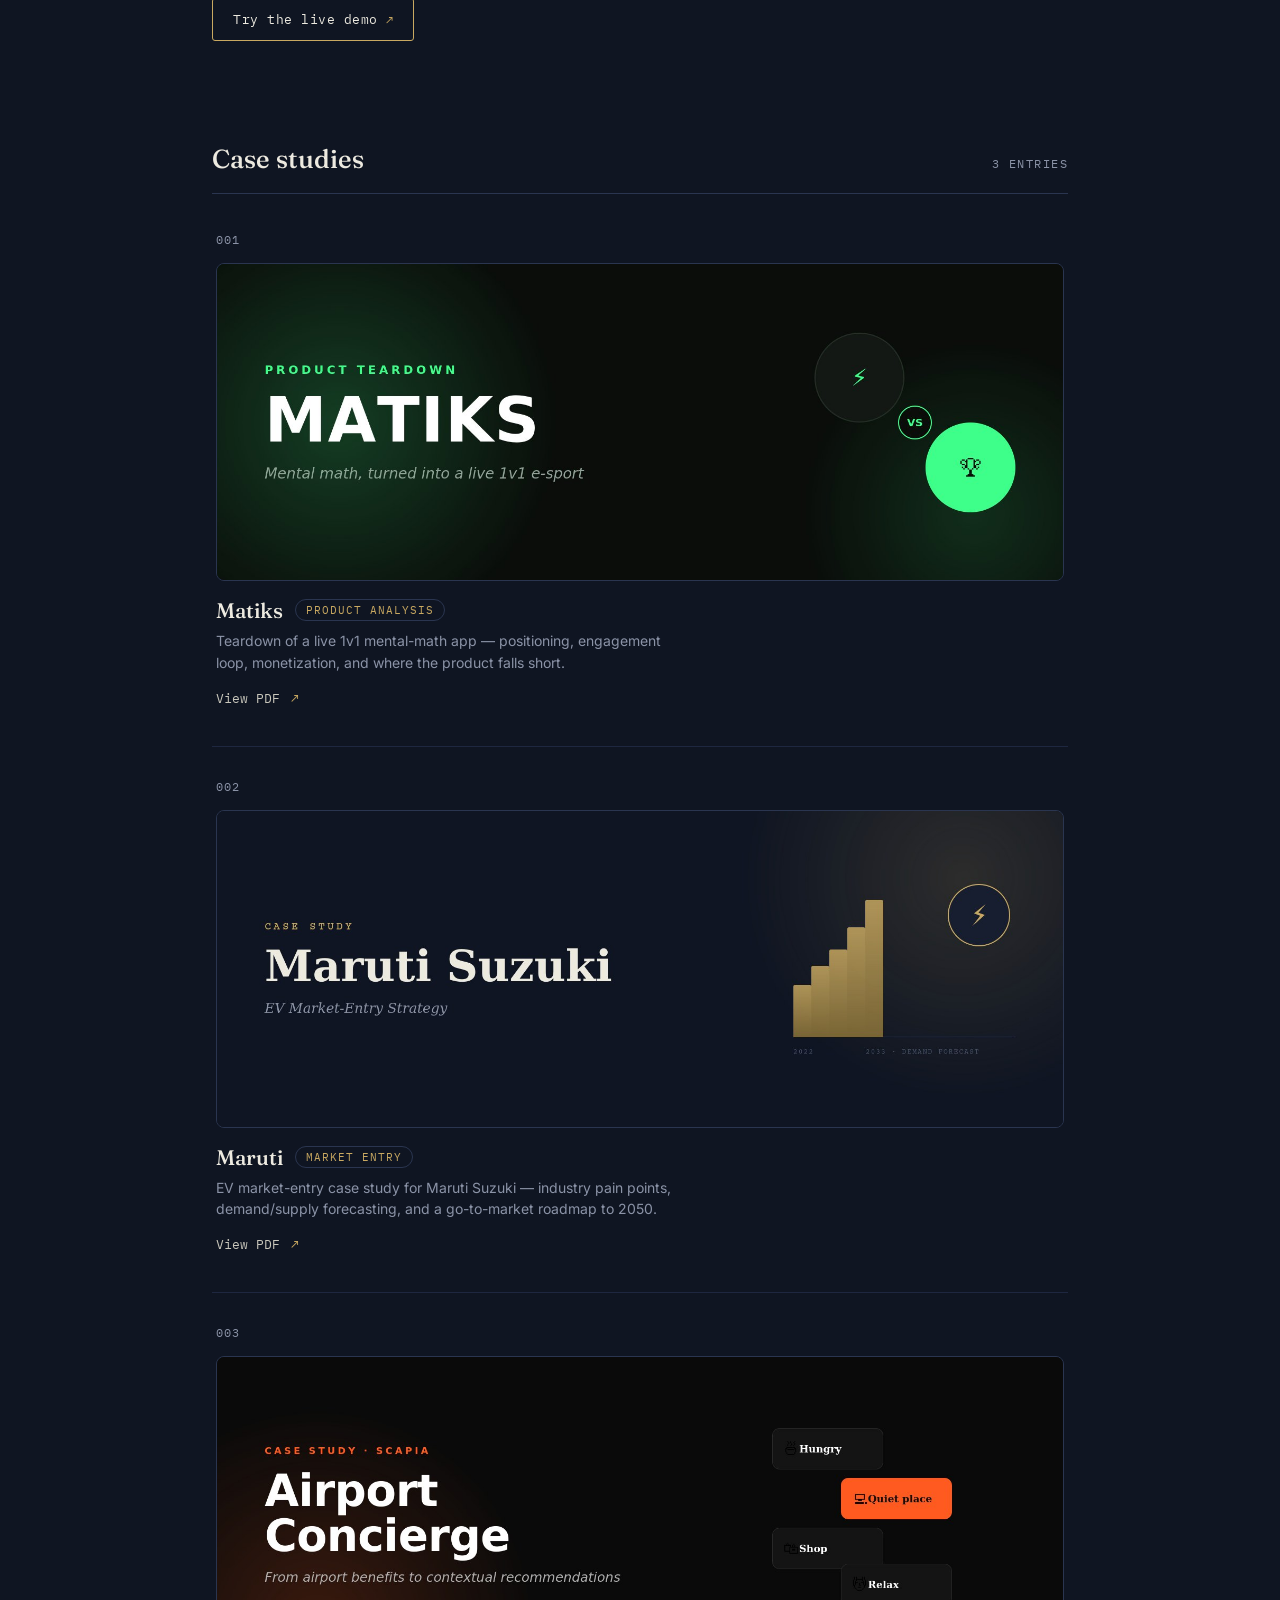
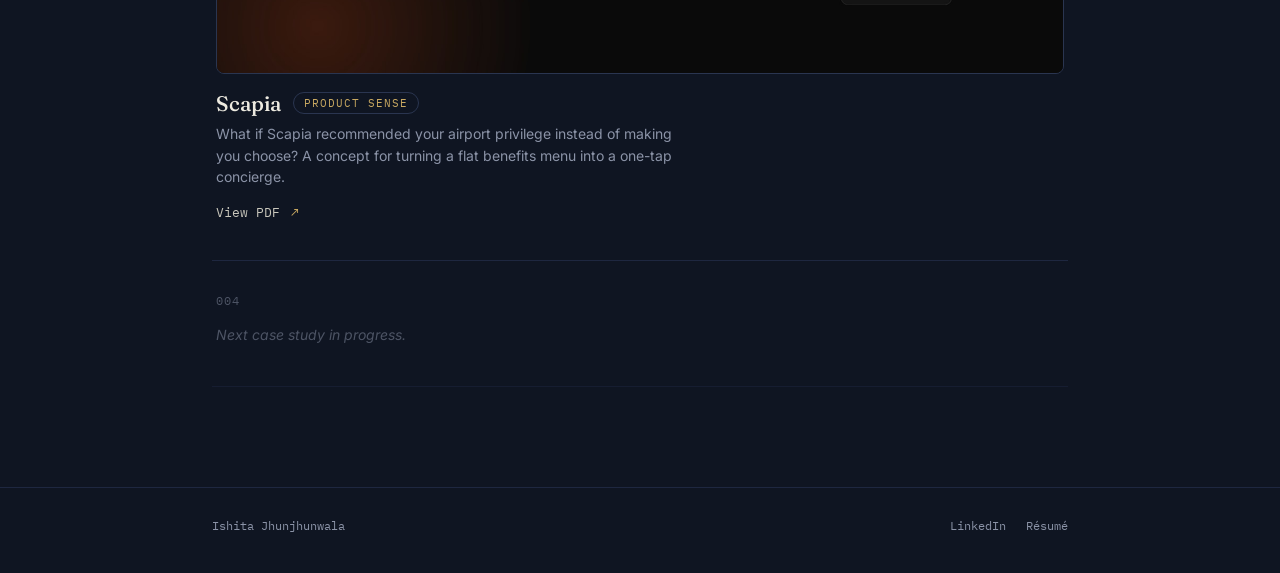
==== commit 3fbaedbb: "Add navigation links and update section IDs" ====
--- a/index.html
+++ b/index.html
@@ -41,15 +41,19 @@
         <a href="https://www.linkedin.com/in/ishita-jhunjhunwala-73a1161a4/" target="_blank" rel="noopener">
           <span>LinkedIn</span><i>↗</i>
         </a>
-        <a href="https://drive.google.com/file/d/1nf1KyVXXfXyRIoXclN_FPf0RUd1C0feR/view?usp=drive_link" target="_blank" rel="noopener">
+        <a href="https://drive.google.com/file/d/1YFvW2ascHPM3GtWDOGJgmEvgWcMVx-rT/view?usp=drive_link" target="_blank" rel="noopener">
           <span>Résumé</span><i>↗</i>
         </a>
+      </nav>
+      <nav class="links" style="margin-top: 14px;">
+        <a href="#built"><span>Built & Shipped</span><i>↓</i></a>
+        <a href="#case-studies"><span>Case Studies</span><i>↓</i></a>
       </nav>
     </div>
   </header>
 
   <main>
-        <section class="featured">
+        <section class="featured" id="built">
       <div class="wrap">
         <div class="ledger__head">
           <h2>Built &amp; shipped</h2>
@@ -81,13 +85,13 @@
         <a class="featured__cta" href="https://sevalog.vercel.app" target="_blank" rel="noopener">Try the live demo <i>↗</i></a>
       </div>
     </section>
-    <section class="ledger">
+    <section class="ledger" id="case-studies">
       <div class="wrap">
         <div class="ledger__head">
           <h2>Case studies</h2>
           <span class="count">3 entries</span>
         </div>
-
+        <div class="ledger__grid">
         <a class="row" href="assets/matiks-teardown.pdf" target="_blank" rel="noopener">
           <span class="row__no">001</span>
           <span class="row__thumb">
@@ -133,7 +137,7 @@
           </span>
           <span class="row__cta">View PDF <i>↗</i></span>
         </a>
-
+        </div>
         <div class="row row--empty">
           <span class="row__no">004</span>
           <span class="row__body row__body--empty">
--- a/styles.css
+++ b/styles.css
@@ -310,6 +310,7 @@
   .row__cta { justify-self: start; } */
 }
 
+
 /* ============================================================
    Featured build — SevaLog
    ============================================================ */
@@ -318,6 +319,7 @@
 .featured__card {
   display: block;
   margin-bottom: 26px;
+  margin-top: 20px;
 }
 .featured__thumb {
   display: block;
@@ -328,6 +330,7 @@
   border: 1px solid var(--line);
   background: #0A0D12;
   transition: border-color 0.2s ease;
+  margin-bottom: 14px;
 }
 .featured__thumb img {
   width: 100%; height: 100%;
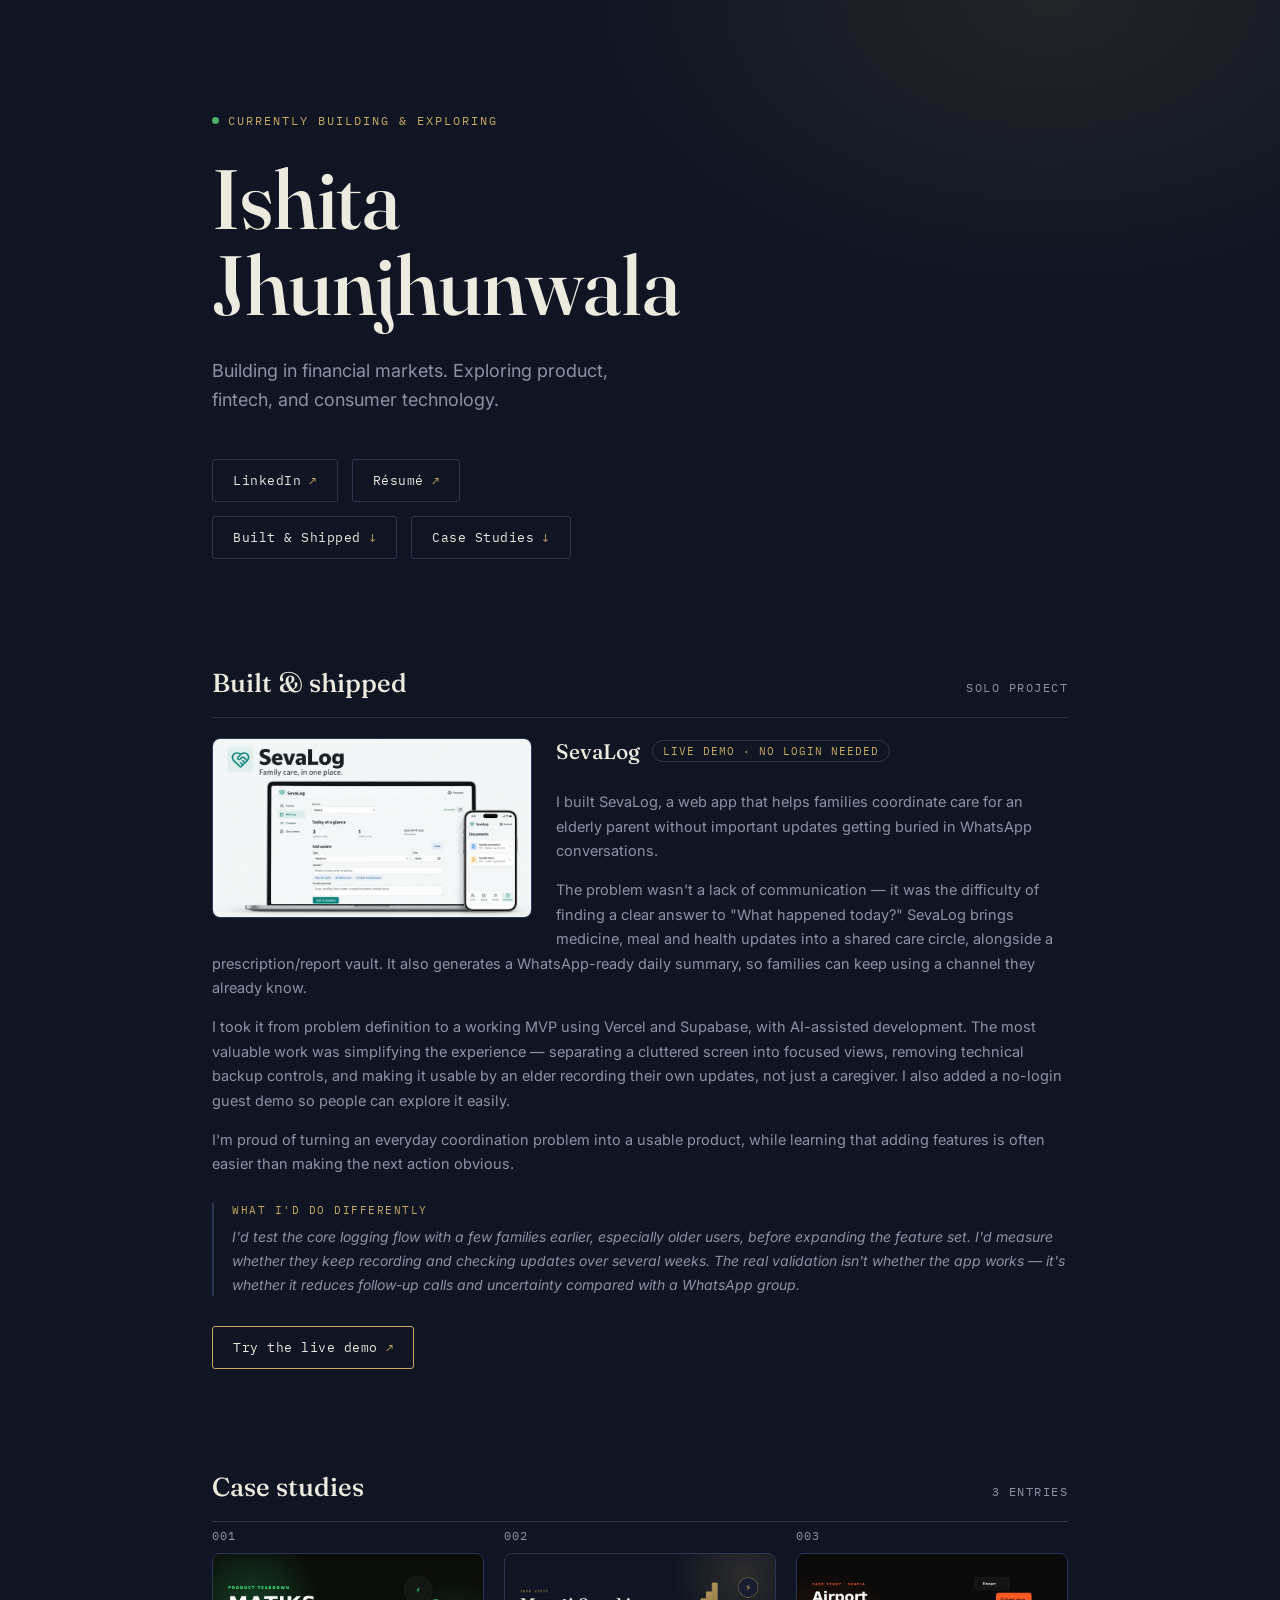
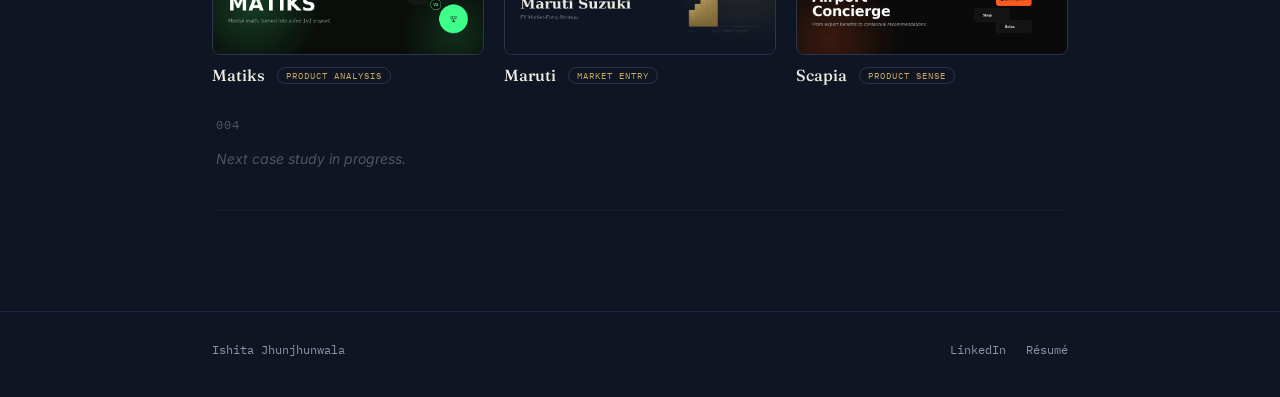
==== commit c679762e: "Fix HTML formatting for featured card image" ====
--- a/index.html
+++ b/index.html
@@ -62,7 +62,7 @@
 
         <a class="featured__card" href="https://sevalog.vercel.app" target="_blank" rel="noopener">
           <span class="featured__thumb">
-            <img src="assets/sevalog-thumb.png" alt="SevaLog — family care coordination app" loading="lazy">
+            <img src="assets/sevalog-thumb.png" alt="SevaLog — family care coordination app">
           </span>
           <span class="featured__top">
             <span class="featured__title">SevaLog</span>
--- a/styles.css
+++ b/styles.css
@@ -337,7 +337,16 @@
   object-fit: cover; display: block;
 }
 @media (min-width: 721px) {
-  .featured__thumb { max-width: 460px; }
+  .featured__thumb {
+    float: left;
+    width: 320px;
+    max-width: 320px;
+    margin: 0 24px 16px 0;
+  }
+  .featured__reflect,
+  .featured__cta {
+    clear: left;
+  }
 }
 .featured__card:hover .featured__thumb { border-color: var(--gold); }
 
@@ -366,7 +375,7 @@
 }
 
 .featured__write-up {
-  max-width: 68ch;
+  max-width: none;
   margin-top: 22px;
 }
 .featured__write-up p {
@@ -378,7 +387,7 @@
 .featured__write-up p:last-child { margin-bottom: 0; }
 
 .featured__reflect {
-  max-width: 68ch;
+  max-width: none;
   margin-top: 26px;
   padding-left: 18px;
   border-left: 2px solid var(--line);
@@ -414,3 +423,24 @@
 }
 .featured__cta:hover { background: rgba(201,169,97,0.08); transform: translateY(-1px); }
 .featured__cta i { font-style: normal; color: var(--gold); font-size: 12px; }
+
+@media (min-width: 721px) {
+  .ledger__grid {
+    display: flex;
+    flex-wrap: wrap;
+    gap: 20px;
+  }
+  .ledger__grid .row {
+    flex: 1 1 calc(33.333% - 14px);
+    min-width: 220px;
+    padding: 0;
+    border-bottom: none;
+    gap: 10px;
+  }
+  .ledger__grid .row__title { font-size: 16px; }
+  .ledger__grid .row__tag { font-size: 9px; padding: 2px 8px; }
+  .ledger__grid .row__desc,
+  .ledger__grid .row__cta {
+    display: none;
+  }
+}
